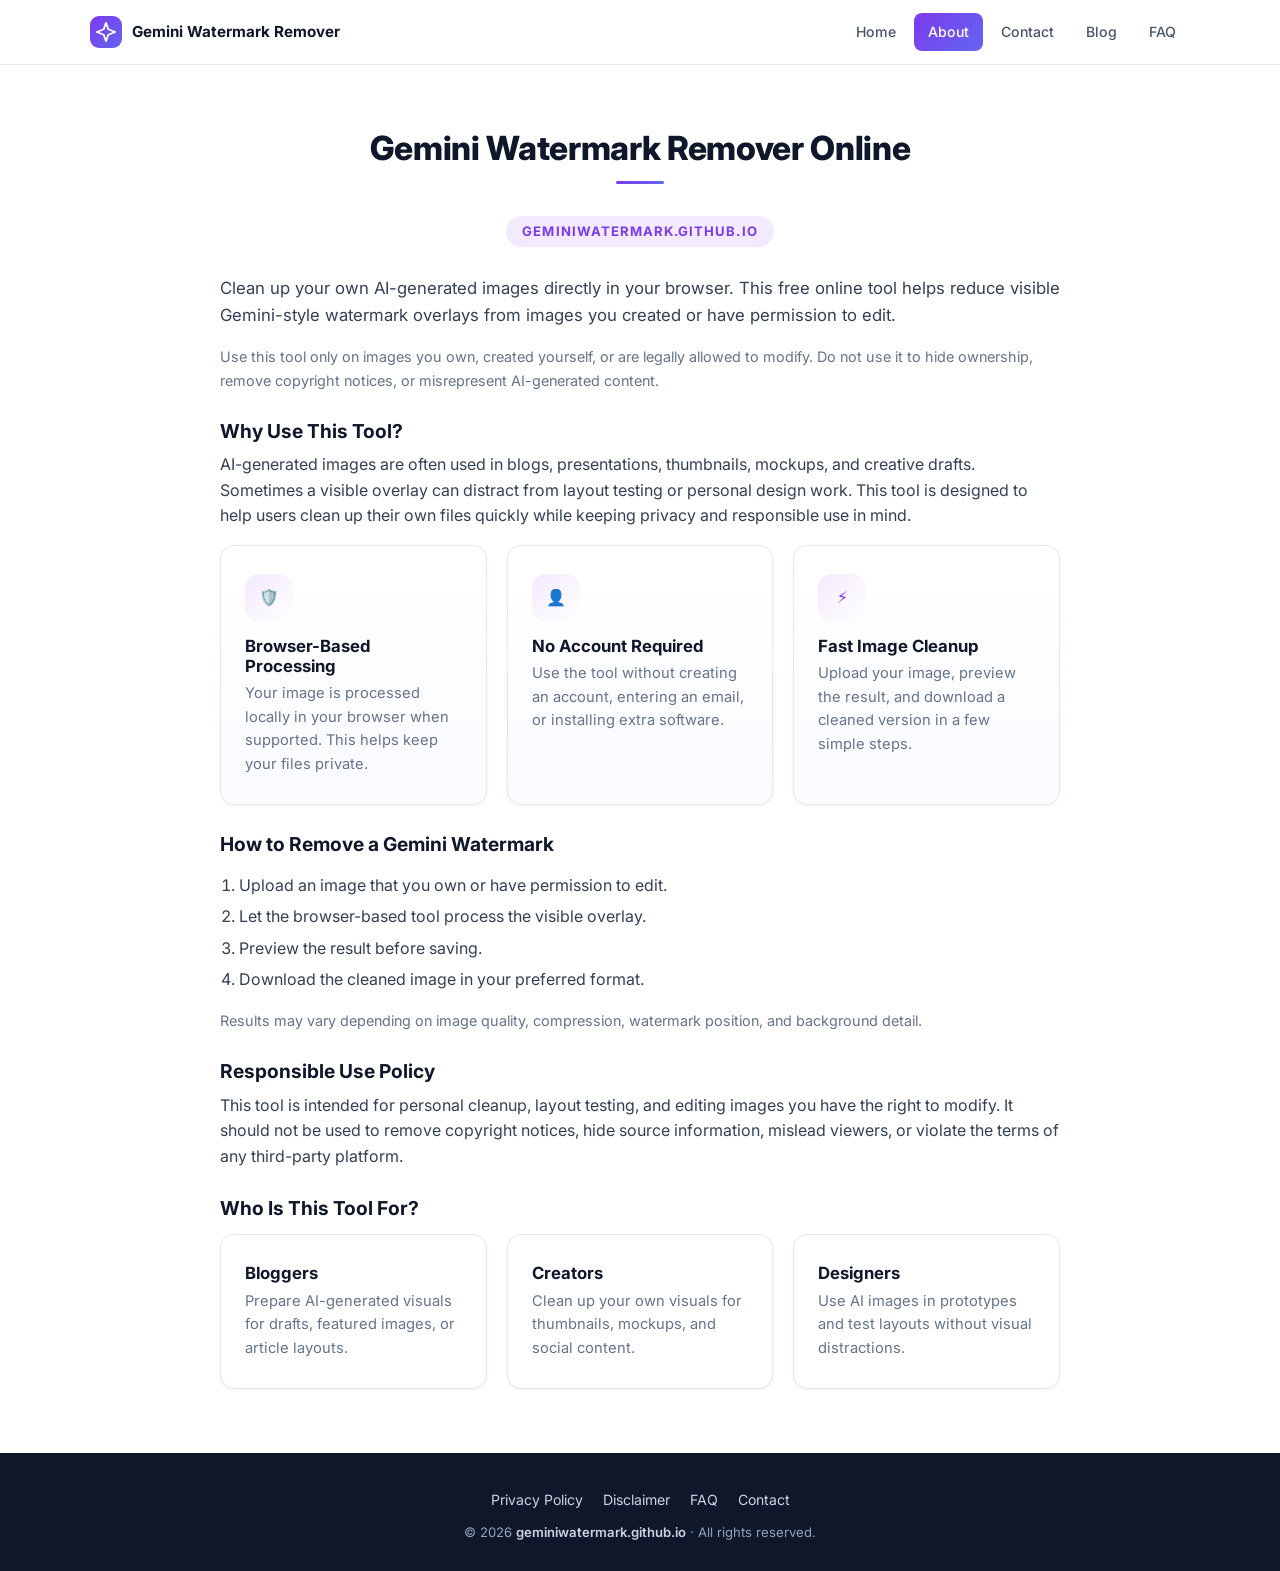
==== about.html @ af97a144 "Add files via upload" ====
<!DOCTYPE html>
<html lang="en">
<head>
  <meta charset="UTF-8" />
  <meta name="viewport" content="width=device-width, initial-scale=1.0" />
  <title>About - Gemini Watermark Remover</title>
  <meta name="description" content="Learn about the Gemini Watermark Remover tool, how it works, and our commitment to responsible use of AI-generated images." />
  <link rel="stylesheet" href="style.css" />
  <link rel="preconnect" href="https://fonts.googleapis.com" />
  <link rel="preconnect" href="https://fonts.gstatic.com" crossorigin />
  <link href="https://fonts.googleapis.com/css2?family=Inter:wght@400;500;600;700;800&display=swap" rel="stylesheet" />
</head>
<body>
  <div class="page-loader" id="pageLoader">
    <div class="loader-spinner"></div>
  </div>
  <header class="site-header">
    <div class="container header-inner">
      <a href="index.html" class="logo">
        <span class="logo-mark">
          <svg viewBox="0 0 24 24" width="22" height="22" fill="none" stroke="currentColor" stroke-width="2" stroke-linecap="round" stroke-linejoin="round"><path d="M12 2 14.5 9 22 12 14.5 15 12 22 9.5 15 2 12 9.5 9z"/></svg>
        </span>
        <span class="logo-text">Gemini Watermark Remover</span>
      </a>
      <nav class="primary-nav" aria-label="Primary">
        <a href="index.html">Home</a>
        <a href="about.html" class="active">About</a>
        <a href="contact.html">Contact</a>
        <a href="blog.html">Blog</a>
        <a href="faq.html">FAQ</a>
      </nav>
      <button class="menu-toggle" id="menuToggle" aria-label="Toggle menu" aria-expanded="false">
        <span></span><span></span><span></span>
      </button>
    </div>
    <div class="mobile-nav" id="mobileNav" hidden>
      <a href="index.html">Home</a>
      <a href="about.html" class="active">About</a>
      <a href="contact.html">Contact</a>
      <a href="blog.html">Blog</a>
      <a href="faq.html">FAQ</a>
    </div>
  </header>

  <main>
    <section class="section">
      <div class="container narrow">
        <h2 class="section-title">Gemini Watermark Remover Online</h2>
        <p class="hero-url"><a href="https://geminiwatermark.github.io/">geminiwatermark.github.io</a></p>
        <p class="lead">
          Clean up your own AI-generated images directly in your browser. This free online tool helps
          reduce visible Gemini-style watermark overlays from images you created or have permission to edit.
        </p>
        <p class="muted small">
          Use this tool only on images you own, created yourself, or are legally allowed to modify. Do
          not use it to hide ownership, remove copyright notices, or misrepresent AI-generated content.
        </p>

        <h3 class="sub-title">Why Use This Tool?</h3>
        <p>
          AI-generated images are often used in blogs, presentations, thumbnails, mockups, and creative
          drafts. Sometimes a visible overlay can distract from layout testing or personal design work.
          This tool is designed to help users clean up their own files quickly while keeping privacy and
          responsible use in mind.
        </p>

        <div class="features">
          <div class="feature">
            <div class="feature-ico">&#x1f6e1;&#xfe0f;</div>
            <h4>Browser-Based Processing</h4>
            <p>Your image is processed locally in your browser when supported. This helps keep your files private.</p>
          </div>
          <div class="feature">
            <div class="feature-ico">&#x1f464;</div>
            <h4>No Account Required</h4>
            <p>Use the tool without creating an account, entering an email, or installing extra software.</p>
          </div>
          <div class="feature">
            <div class="feature-ico">&#x26a1;</div>
            <h4>Fast Image Cleanup</h4>
            <p>Upload your image, preview the result, and download a cleaned version in a few simple steps.</p>
          </div>
        </div>

        <h3 class="sub-title">How to Remove a Gemini Watermark</h3>
        <ol class="ordered">
          <li>Upload an image that you own or have permission to edit.</li>
          <li>Let the browser-based tool process the visible overlay.</li>
          <li>Preview the result before saving.</li>
          <li>Download the cleaned image in your preferred format.</li>
        </ol>
        <p class="muted small">Results may vary depending on image quality, compression, watermark position, and background detail.</p>

        <h3 class="sub-title">Responsible Use Policy</h3>
        <p>
          This tool is intended for personal cleanup, layout testing, and editing images you have the
          right to modify. It should not be used to remove copyright notices, hide source information,
          mislead viewers, or violate the terms of any third-party platform.
        </p>

        <h3 class="sub-title">Who Is This Tool For?</h3>
        <div class="audience">
          <div class="audience-card">
            <h4>Bloggers</h4>
            <p>Prepare AI-generated visuals for drafts, featured images, or article layouts.</p>
          </div>
          <div class="audience-card">
            <h4>Creators</h4>
            <p>Clean up your own visuals for thumbnails, mockups, and social content.</p>
          </div>
          <div class="audience-card">
            <h4>Designers</h4>
            <p>Use AI images in prototypes and test layouts without visual distractions.</p>
          </div>
        </div>
      </div>
    </section>
  </main>

  <footer class="site-footer">
    <div class="container">
      <nav class="footer-nav">
        <a href="privacy-policy.html">Privacy Policy</a>
        <a href="disclaimer.html">Disclaimer</a>
        <a href="faq.html">FAQ</a>
        <a href="contact.html">Contact</a>
      </nav>
      <p class="copy">&copy; 2026 <a href="https://geminiwatermark.github.io/" class="footer-url">geminiwatermark.github.io</a> &middot; All rights reserved.</p>
    </div>
  </footer>

  <script src="script.js"></script>
</body>
</html>
---- style.css ----
:root {
  --bg: #ffffff;
  --bg-soft: #f7f7fb;
  --text: #0f172a;
  --muted: #64748b;
  --line: #e6e8ef;
  --brand: #7c3aed;
  --brand-2: #6366f1;
  --brand-soft: #f3eaff;
  --success: #16a34a;
  --shadow-sm: 0 1px 3px rgba(15, 23, 42, 0.06);
  --shadow-md: 0 6px 24px rgba(15, 23, 42, 0.08);
  --shadow-lg: 0 18px 48px rgba(124, 58, 237, 0.12);
  --radius: 14px;
  --radius-lg: 20px;
}

* { box-sizing: border-box; }
html, body { margin: 0; padding: 0; }
[hidden] { display: none !important; }
body {
  font-family: 'Inter', system-ui, -apple-system, Segoe UI, Roboto, Arial, sans-serif;
  color: var(--text);
  background: var(--bg);
  line-height: 1.6;
  -webkit-font-smoothing: antialiased;
}
a { color: inherit; text-decoration: none; }
img { max-width: 100%; display: block; height: auto; }

.container { width: 100%; max-width: 1140px; margin: 0 auto; padding: 0 20px; }
.container.narrow { max-width: 880px; }
.container.center { text-align: center; }

h1, h2, h3, h4 { color: var(--text); margin: 0 0 0.5em; line-height: 1.2; }
h1 { font-size: clamp(1.8rem, 4.2vw, 3rem); font-weight: 800; letter-spacing: -0.02em; }
h2 { font-size: clamp(1.4rem, 2.6vw, 2.1rem); font-weight: 800; letter-spacing: -0.01em; }
h3 { font-size: 1.2rem; font-weight: 700; }
h4 { font-size: 1.05rem; font-weight: 700; }
p { margin: 0 0 1em; color: #334155; }
.lead { font-size: 1.05rem; color: #334155; }
.muted { color: var(--muted); }
.small { font-size: 0.9rem; }
.center { text-align: center; }

/* Header */
.site-header {
  position: sticky; top: 0; z-index: 30;
  background: rgba(255, 255, 255, 0.8);
  backdrop-filter: saturate(180%) blur(12px);
  border-bottom: 1px solid var(--line);
  transition: box-shadow .3s;
}
.site-header.scrolled { box-shadow: 0 1px 8px rgba(15, 23, 42, 0.06); }
.header-inner {
  display: flex; align-items: center; justify-content: space-between;
  height: 64px;
}
.logo {
  display: flex; align-items: center; gap: 10px;
  font-weight: 700; font-size: 0.95rem;
  flex-shrink: 0;
}
.logo-mark {
  display: inline-flex; align-items: center; justify-content: center;
  width: 32px; height: 32px;
  border-radius: 9px;
  background: linear-gradient(135deg, var(--brand), var(--brand-2));
  color: #fff; flex-shrink: 0;
}
.primary-nav { display: flex; align-items: center; gap: 4px; }
.primary-nav a {
  color: #475569; font-weight: 500; font-size: 0.88rem;
  padding: 8px 14px; border-radius: 8px;
  transition: color .2s, background .2s;
}
.primary-nav a:hover { color: var(--brand); background: var(--brand-soft); }
.primary-nav a.active { color: #fff; background: linear-gradient(135deg, var(--brand), var(--brand-2)); }

.menu-toggle {
  display: none;
  width: 40px; height: 40px;
  border: 1px solid var(--line); background: #fff; border-radius: 10px;
  cursor: pointer; padding: 0;
  flex-direction: column; gap: 5px; align-items: center; justify-content: center;
  transition: border-color .2s, background .2s;
}
.menu-toggle:hover { border-color: var(--brand); background: var(--brand-soft); }
.menu-toggle span { display: block; width: 18px; height: 2px; background: #475569; border-radius: 2px; transition: transform .3s, opacity .3s; }
.menu-toggle.open { background: var(--brand-soft); border-color: var(--brand); }
.menu-toggle.open span { background: var(--brand); }
.menu-toggle.open span:nth-child(1) { transform: translateY(7px) rotate(45deg); }
.menu-toggle.open span:nth-child(2) { opacity: 0; }
.menu-toggle.open span:nth-child(3) { transform: translateY(-7px) rotate(-45deg); }
.mobile-nav {
  display: none; flex-direction: column; gap: 2px;
  padding: 6px 16px 14px; border-top: 1px solid var(--line);
  background: rgba(255, 255, 255, 0.98);
}
.mobile-nav.open { display: flex; animation: slideDown .25s ease; }
@keyframes slideDown {
  from { opacity: 0; transform: translateY(-8px); }
  to { opacity: 1; transform: translateY(0); }
}
.mobile-nav a {
  padding: 12px 10px; border-radius: 8px;
  font-weight: 500; font-size: 0.95rem; color: #334155;
  transition: background .2s, color .2s;
}
.mobile-nav a:hover { background: var(--bg-soft); }
.mobile-nav a.active { color: var(--brand); background: var(--brand-soft); font-weight: 600; }

/* Hero */
.hero {
  padding: 56px 0 36px;
  background:
    radial-gradient(1200px 400px at 50% -100px, rgba(124, 58, 237, 0.10), transparent 60%),
    linear-gradient(180deg, #fbfbff 0%, #ffffff 100%);
}
.hero h1 { text-align: center; }
.hero-sub { text-align: center; color: var(--muted); font-size: 1.05rem; margin-bottom: 12px; }
.hero-url { text-align: center; margin: 0 0 28px; }
.hero-url a {
  display: inline-block; font-size: 0.82rem; font-weight: 700; letter-spacing: 0.08em;
  text-transform: uppercase; color: var(--brand);
  background: var(--brand-soft); padding: 5px 16px; border-radius: 999px;
  transition: background .2s, color .2s; text-decoration: none;
}
.hero-url a:hover { background: var(--brand); color: #fff; }

/* Tool Card */
.tool-card {
  background: #fff; border: 1px solid var(--line); border-radius: var(--radius-lg);
  box-shadow: var(--shadow-md);
  padding: 22px; max-width: 880px; margin: 0 auto;
}
.dropzone {
  display: flex; flex-direction: column; align-items: center; justify-content: center;
  text-align: center;
  border: 2px dashed #cbd5e1; border-radius: var(--radius);
  background: #fafbff; padding: 36px 18px;
  cursor: pointer; transition: border-color .2s, background .2s, transform .2s;
}
.dropzone:hover, .dropzone.drag {
  border-color: var(--brand); background: var(--brand-soft);
}
.dropzone:active { transform: scale(0.99); }
.dz-icon { color: var(--brand); margin-bottom: 8px; }
.dz-title { font-weight: 600; color: var(--text); font-size: 1.05rem; }
.dz-sub { color: var(--muted); font-size: 0.88rem; margin-top: 4px; }

.previews {
  display: grid; grid-template-columns: 1fr 1fr; gap: 16px; margin-top: 22px;
}
.preview h3 { font-size: 0.95rem; color: #475569; margin-bottom: 8px; }
.preview-box {
  background: #f1f5f9; border: 1px solid var(--line); border-radius: var(--radius);
  min-height: 200px; display: flex; align-items: center; justify-content: center;
  overflow: hidden; position: relative;
}
.preview-box img, .preview-box canvas { max-width: 100%; max-height: 340px; display: block; }
.loader {
  position: absolute; inset: 0;
  display: flex; flex-direction: column; align-items: center; justify-content: center;
  gap: 12px; background: #f1f5f9; z-index: 1;
}
.spinner {
  width: 38px; height: 38px; border-radius: 50%;
  border: 3px solid #e2e8f0; border-top-color: #7c3aed;
  animation: spin 0.8s linear infinite;
}
.loader-text { color: #475569; font-size: 0.88rem; font-weight: 500; }
@keyframes spin { to { transform: rotate(360deg); } }

.controls {
  margin-top: 18px; padding: 16px; background: #fafbff;
  border: 1px solid var(--line); border-radius: var(--radius);
  display: grid; gap: 14px;
}
.control-row { display: flex; align-items: center; gap: 12px; flex-wrap: wrap; }
.control-row label { font-weight: 600; color: #334155; font-size: 0.9rem; }
.seg { display: inline-flex; background: #eef2ff; border-radius: 10px; padding: 4px; }
.seg-btn {
  border: 0; background: transparent; color: #475569;
  padding: 6px 14px; border-radius: 8px; font-weight: 600; cursor: pointer;
  transition: background .2s, color .2s; font-size: 0.88rem;
}
.seg-btn.active { background: #fff; color: var(--brand); box-shadow: var(--shadow-sm); }

.control-actions { display: flex; gap: 10px; flex-wrap: wrap; }
.btn {
  display: inline-flex; align-items: center; justify-content: center; gap: 8px;
  border: 1px solid transparent; border-radius: 10px;
  padding: 10px 18px; font-weight: 600; cursor: pointer;
  font-size: 0.9rem; transition: transform .1s, background .2s, border-color .2s, color .2s, box-shadow .2s;
  -webkit-tap-highlight-color: transparent;
}
.btn:active { transform: translateY(1px); }
.btn.primary { background: linear-gradient(135deg, var(--brand), var(--brand-2)); color: #fff; }
.btn.primary:hover { filter: brightness(1.05); box-shadow: 0 4px 14px rgba(124, 58, 237, 0.35); }
.btn.ghost { background: #fff; border-color: var(--line); color: #334155; }
.btn.ghost:hover { border-color: var(--brand); color: var(--brand); }
.btn.lg { padding: 14px 24px; font-size: 1rem; border-radius: 12px; }

.batch { margin-top: 18px; padding: 14px; background: #fafbff; border: 1px solid var(--line); border-radius: var(--radius); }
.batch-head { display: flex; justify-content: space-between; align-items: center; flex-wrap: wrap; gap: 10px; margin-bottom: 10px; font-size: 0.9rem; }
.batch-actions { display: flex; gap: 6px; flex-wrap: wrap; }
.chip {
  border: 1px solid var(--line); background: #fff; color: #334155;
  padding: 6px 12px; border-radius: 999px; font-size: 0.82rem; cursor: pointer;
  transition: border-color .2s, color .2s, background .2s;
}
.chip:hover { border-color: var(--brand); color: var(--brand); }
.chip.primary { background: linear-gradient(135deg, var(--brand), var(--brand-2)); color: #fff; border: 0; }
.chip.primary:hover { filter: brightness(1.05); }
.batch-list { list-style: none; margin: 0; padding: 0; display: grid; gap: 8px; }
.batch-list li {
  display: flex; align-items: center; gap: 10px;
  padding: 8px 10px; background: #fff; border: 1px solid var(--line); border-radius: 10px;
}
.batch-list .thumb { width: 36px; height: 36px; border-radius: 6px; object-fit: cover; background: #ddd; }
.batch-list .name { flex: 1; font-size: 0.88rem; color: #334155; overflow: hidden; text-overflow: ellipsis; white-space: nowrap; }
.batch-list .status { font-size: 0.78rem; color: var(--muted); }

.status-line { margin-top: 8px; color: var(--muted); font-size: 0.85rem; min-height: 1.2em; }

/* Sections */
.section { padding: 64px 0; position: relative; }
.section.soft { background: var(--bg-soft); }
.section-title { text-align: center; margin-bottom: 32px; font-weight: 800; }
.section-title::after {
  content: ''; display: block; width: 48px; height: 3px;
  background: linear-gradient(90deg, var(--brand), var(--brand-2));
  border-radius: 999px; margin: 12px auto 0;
}
.sub-title { margin-top: 28px; }

/* Steps */
.steps { display: grid; grid-template-columns: repeat(3, 1fr); gap: 18px; }
.step {
  background: #fff; border: 1px solid var(--line); border-radius: var(--radius);
  padding: 24px 22px; box-shadow: var(--shadow-sm);
  transition: transform .2s, box-shadow .2s;
}
.step:hover { transform: translateY(-3px); box-shadow: var(--shadow-md); }
.step-num {
  width: 36px; height: 36px; border-radius: 50%;
  background: linear-gradient(135deg, var(--brand), var(--brand-2));
  color: #fff; display: flex; align-items: center; justify-content: center;
  font-weight: 700; margin-bottom: 12px;
}
.step h3 { margin-bottom: 6px; }
.step p { color: var(--muted); margin: 0; font-size: 0.92rem; }

/* Compare */
.compare-wrap { text-align: center; }
.compare { display: grid; grid-template-columns: 1fr auto 1fr; gap: 12px; align-items: center; }
.compare-side { position: relative; }
.compare-box {
  border: 1px solid var(--line); border-radius: var(--radius);
  overflow: hidden; background: #fff; box-shadow: var(--shadow-sm);
  position: relative; line-height: 0;
}
.compare-box img { transition: transform .4s ease; }
.compare-box:hover img { transform: scale(1.03); }
.compare-box::after {
  content: ''; position: absolute; inset: 0;
  box-shadow: inset 0 0 0 0 rgba(124,58,237,0);
  transition: box-shadow .3s;
  border-radius: var(--radius);
  pointer-events: none;
}
.compare-box:hover::after { box-shadow: inset 0 0 0 2px rgba(124,58,237,0.15); }
.compare-vs {
  display: flex; align-items: center; justify-content: center;
  width: 44px; height: 44px; border-radius: 50%;
  background: linear-gradient(135deg, var(--brand), var(--brand-2));
  color: #fff; flex-shrink: 0;
  box-shadow: 0 4px 14px rgba(124,58,237,0.25);
  font-size: 0.85rem; font-weight: 700;
  z-index: 1; position: relative;
}
.compare-vs svg { width: 20px; height: 20px; }
.badge-soft {
  position: absolute; top: 12px; left: 12px;
  background: #0f172a; color: #fff; padding: 4px 10px; border-radius: 999px;
  font-size: 0.75rem; letter-spacing: 0.02em; z-index: 2; font-weight: 600;
}
.badge-soft.alt { background: var(--brand); }
.compare-cap { color: var(--muted); margin-top: 14px; font-size: 0.92rem; }

/* Utility Links & Buttons */
.accent-link { color: var(--brand); text-decoration: underline; font-weight: 500; transition: opacity .2s; }
.accent-link:hover { opacity: 0.8; }
.center-btn { text-align: center; margin-top: 22px; }

/* Features */
.features { display: grid; grid-template-columns: repeat(3, 1fr); gap: 20px; margin-top: 14px; }
.feature {
  background: linear-gradient(180deg, #fff, #fafbff);
  border: 1px solid var(--line); border-radius: var(--radius);
  padding: 28px 24px; box-shadow: var(--shadow-sm);
  transition: transform .25s ease, box-shadow .25s ease, border-color .25s ease;
}
.feature:hover { transform: translateY(-3px); box-shadow: var(--shadow-md); border-color: #ddd6fe; }
.feature-ico {
  width: 48px; height: 48px; border-radius: 14px;
  display: flex; align-items: center; justify-content: center;
  background: linear-gradient(135deg, var(--brand-soft), #fff);
  color: var(--brand); margin-bottom: 14px;
}
.feature h4 { margin-bottom: 6px; }
.feature p { color: var(--muted); margin: 0; font-size: 0.92rem; line-height: 1.6; }

.ordered { padding-left: 1.2em; }
.ordered li { margin-bottom: 6px; color: #334155; }

.audience { display: grid; grid-template-columns: repeat(3, 1fr); gap: 20px; margin-top: 14px; }
.audience-card {
  background: #fff;
  border: 1px solid var(--line); border-radius: var(--radius); padding: 28px 24px;
  box-shadow: var(--shadow-sm); transition: transform .25s ease, box-shadow .25s ease, border-color .25s ease;
}
.audience-card:hover { transform: translateY(-3px); box-shadow: var(--shadow-md); border-color: #ddd6fe; }
.audience-ico {
  width: 44px; height: 44px; border-radius: 12px;
  display: inline-flex; align-items: center; justify-content: center;
  background: var(--brand-soft); color: var(--brand); margin-bottom: 14px;
}
.audience-card h4 { margin-bottom: 6px; }
.audience-card p { color: var(--muted); margin: 0; font-size: 0.92rem; line-height: 1.6; }

/* FAQ */
.faq-section + .faq-section { margin-top: 40px; }
.faq-section h3 {
  font-size: 1.1rem; margin-bottom: 16px; display: flex; align-items: center; gap: 8px;
}
.faq { display: grid; gap: 10px; max-width: 820px; margin: 0 auto; }
.faq details {
  background: #fff; border: 1px solid var(--line); border-radius: 12px;
  padding: 0 18px; box-shadow: var(--shadow-sm);
  transition: border-color .2s, box-shadow .2s; overflow: hidden;
}
.faq details[open] {
  border-color: #ddd6fe; box-shadow: 0 4px 16px rgba(124, 58, 237, 0.08);
}
.faq summary {
  cursor: pointer; font-weight: 600; color: var(--text);
  padding: 16px 0; display: flex; align-items: center; gap: 10px;
  list-style: none; user-select: none;
}
.faq summary::-webkit-details-marker { display: none; }
.faq summary::after {
  content: ''; margin-left: auto; flex-shrink: 0;
  width: 20px; height: 20px;
  background: url("data:image/svg+xml,%3Csvg viewBox='0 0 24 24' fill='none' stroke='%2364748b' stroke-width='2' stroke-linecap='round' stroke-linejoin='round'%3E%3Cpolyline points='6 9 12 15 18 9'/%3E%3C/svg%3E") center/contain no-repeat;
  transition: transform .3s;
}
.faq details[open] summary::after { transform: rotate(180deg); }
.faq-summary-icon {
  width: 24px; height: 24px; border-radius: 6px; flex-shrink: 0;
  display: inline-flex; align-items: center; justify-content: center;
  background: var(--brand-soft); color: var(--brand); font-size: 0.8rem; font-weight: 700;
}
.faq-content { padding: 0 0 16px 34px; }
.faq-content p { margin: 0; color: var(--muted); font-size: 0.92rem; line-height: 1.6; }
.faq-content ul { margin: 8px 0 0; padding-left: 1.2em; }
.faq-content li { color: var(--muted); font-size: 0.92rem; margin-bottom: 4px; }

/* Posts */
.posts { display: grid; grid-template-columns: repeat(3, 1fr); gap: 20px; }
.post {
  display: flex; flex-direction: column; background: #fff;
  border: 1px solid var(--line); border-radius: var(--radius);
  padding: 24px 22px; box-shadow: var(--shadow-sm);
  transition: transform .25s ease, box-shadow .25s ease, border-color .25s ease;
}
.post:hover { transform: translateY(-4px); box-shadow: 0 10px 32px rgba(15, 23, 42, 0.1); border-color: #ddd6fe; }
.post-tag {
  display: inline-block; font-size: 0.72rem; font-weight: 700; letter-spacing: 0.04em;
  text-transform: uppercase; color: var(--brand);
  background: var(--brand-soft); padding: 4px 10px; border-radius: 999px; margin-bottom: 12px; width: fit-content;
}
.post-link {
  color: var(--text); font-weight: 700; transition: color .2s;
  text-decoration: none;
}
.post-link:hover { color: var(--brand); }
.post p { color: var(--muted); font-size: 0.92rem; margin: 6px 0 14px; flex: 1; line-height: 1.6; }
.post-more { color: var(--brand); font-weight: 600; font-size: 0.88rem; transition: opacity .2s; text-decoration: none; }
.post-more:hover { opacity: 0.75; }

/* Blog Hero */
.blog-hero {
  padding: 48px 0 32px;
  background:
    radial-gradient(800px 300px at 50% -120px, rgba(124, 58, 237, 0.10), transparent 60%),
    linear-gradient(180deg, #fbfbff 0%, #ffffff 100%);
}
.blog-hero-label {
  display: inline-flex; align-items: center; gap: 6px;
  font-size: 0.78rem; font-weight: 700; text-transform: uppercase; letter-spacing: 0.06em;
  color: var(--brand); background: var(--brand-soft);
  padding: 4px 12px; border-radius: 999px; margin-bottom: 16px;
}
.blog-hero h1 { margin-bottom: 12px; }
.blog-hero-sub { color: var(--muted); font-size: 1.05rem; max-width: 640px; margin: 0 auto; }

/* Blog Filters */
.blog-filters {
  display: flex; gap: 8px; flex-wrap: wrap; justify-content: center;
  margin-bottom: 32px;
}
.blog-filter {
  border: 1px solid var(--line); background: #fff; color: #475569;
  padding: 8px 18px; border-radius: 999px; font-size: 0.88rem; font-weight: 500;
  cursor: pointer; transition: all .2s;
}
.blog-filter:hover { border-color: var(--brand); color: var(--brand); }
.blog-filter.active { background: linear-gradient(135deg, var(--brand), var(--brand-2)); color: #fff; border-color: transparent; }

/* Contact */
.contact-card {
  max-width: 420px; margin: 40px auto 0;
  text-align: center;
  background: #fff; border: 1px solid var(--line); border-radius: var(--radius-lg);
  padding: 40px 32px; box-shadow: var(--shadow-md);
}
.contact-icon {
  width: 64px; height: 64px; margin: 0 auto 16px;
  display: flex; align-items: center; justify-content: center;
  border-radius: 16px;
  background: linear-gradient(135deg, var(--brand-soft), #fff);
  color: var(--brand);
}
.contact-heading { margin-bottom: 8px; }
.contact-desc { color: var(--muted); font-size: 0.95rem; margin-bottom: 20px; }
.contact-email {
  display: inline-flex; align-items: center; gap: 8px;
  padding: 12px 24px; border-radius: 12px;
  background: linear-gradient(135deg, var(--brand), var(--brand-2));
  color: #fff; font-weight: 600; font-size: 1rem;
  transition: filter .2s, transform .1s, box-shadow .2s;
}
.contact-email:hover { filter: brightness(1.08); box-shadow: 0 4px 16px rgba(124, 58, 237, 0.35); }
.contact-email:active { transform: scale(0.97); }

/* Article / Blog Post */
.article { padding: 48px 0 64px; }
.article-meta {
  display: flex; gap: 12px; align-items: center; flex-wrap: wrap;
  margin-bottom: 24px; font-size: 0.88rem; color: var(--muted);
}
.article-meta .dot { width: 4px; height: 4px; border-radius: 50%; background: var(--line); }
.article h1 { font-size: clamp(1.6rem, 3.2vw, 2.4rem); margin-bottom: 12px; }
.article h2 { font-size: clamp(1.2rem, 2vw, 1.5rem); margin-top: 36px; margin-bottom: 12px; }
.article h3 { font-size: 1.1rem; margin-top: 28px; margin-bottom: 8px; }
.article p, .article li { font-size: 1rem; line-height: 1.7; color: #334155; }
.article ul, .article ol { padding-left: 1.4em; margin-bottom: 1em; }
.article li { margin-bottom: 6px; }
.article .highlight {
  background: var(--brand-soft); border-left: 4px solid var(--brand);
  padding: 16px 20px; border-radius: 0 var(--radius) var(--radius) 0;
  margin: 20px 0;
}
.article .highlight p { margin: 0; color: #334155; }
.article .btn { margin-top: 8px; }

/* Page Loader */
.page-loader {
  position: fixed; inset: 0; z-index: 9999;
  display: flex; align-items: center; justify-content: center;
  background: #fff;
  transition: opacity .4s ease, visibility .4s ease;
}
.page-loader.hidden { opacity: 0; visibility: hidden; pointer-events: none; }
.loader-spinner {
  width: 36px; height: 36px; border-radius: 50%;
  border: 3px solid var(--line); border-top-color: var(--brand);
  animation: spin .7s linear infinite;
}

/* Text block */
.text-block p { font-size: 1rem; line-height: 1.8; color: #334155; max-width: 720px; margin: 0 auto 1em; }

/* CTA */
.cta {
  background:
    radial-gradient(800px 200px at 50% 0%, rgba(124, 58, 237, 0.12), transparent 60%),
    linear-gradient(180deg, #ffffff, #fafbff);
  padding: 60px 0;
}
.cta h2 { font-size: clamp(1.5rem, 3vw, 2.2rem); }
.cta p { color: var(--muted); margin-bottom: 24px; }
.cta-sub { margin-top: 14px; font-size: 0.85rem; color: var(--muted); }

/* Footer */
.site-footer {
  background: #0f172a; color: #cbd5e1; padding: 36px 0 28px;
}
.footer-nav { display: flex; gap: 20px; flex-wrap: wrap; justify-content: center; margin-bottom: 10px; }
.footer-nav a { color: #cbd5e1; font-size: 0.88rem; transition: color .2s; }
.footer-nav a:hover { color: #fff; }
.copy { text-align: center; font-size: 0.82rem; color: #94a3b8; margin: 6px 0 0; }
.footer-url { color: #cbd5e1; font-weight: 600; transition: color .2s; text-decoration: none; }
.footer-url:hover { color: #fff; text-decoration: underline; }
.badges { display: flex; gap: 8px; flex-wrap: wrap; justify-content: center; }
.badge {
  display: inline-block; padding: 6px 10px; border-radius: 999px;
  background: #1e293b; border: 1px solid #334155; color: #cbd5e1; font-size: 0.75rem;
}

/* Responsive */
@media (max-width: 880px) {
  .primary-nav { display: none; }
  .menu-toggle { display: flex; }
  .previews, .steps, .features, .audience, .posts { grid-template-columns: 1fr; }
  .compare { grid-template-columns: 1fr; gap: 16px; }
  .compare-vs { width: 36px; height: 36px; margin: 0 auto; transform: rotate(90deg); }
  .compare-vs svg { width: 16px; height: 16px; }
  .hero { padding: 32px 0 20px; }
  .section { padding: 40px 0; }
  .section-title { margin-bottom: 24px; }
  .blog-hero { padding: 36px 0 24px; }
  .blog-filters { gap: 6px; margin-bottom: 24px; }
  .blog-filter { padding: 6px 14px; font-size: 0.82rem; }
  .tool-card { padding: 16px; }
  .dropzone { padding: 28px 14px; }
  .preview-box { min-height: 160px; }
  .step, .feature, .audience-card, .post { padding: 20px 18px; }
  .cta { padding: 40px 0; }
  .header-inner { height: 56px; }
  .site-footer { padding: 28px 0 20px; }
  .btn.lg { padding: 14px 20px; }
  .feature-ico { width: 40px; height: 40px; }
  .audience-ico { width: 38px; height: 38px; }
}

@media (max-width: 480px) {
  .container { padding: 0 14px; }
  .hero-sub { font-size: 0.95rem; }
  .tool-card { padding: 12px; border-radius: 16px; }
  .dropzone { padding: 22px 12px; }
  .dz-icon { width: 36px; height: 36px; }
  .dz-title { font-size: 0.95rem; }
  .controls { padding: 12px; }
  .control-actions { flex-direction: column; }
  .control-actions .btn { width: 100%; }
  .section { padding: 32px 0; }
  .section-title { margin-bottom: 20px; }
  .section-title::after { width: 36px; }
  .feature-ico { width: 36px; height: 36px; border-radius: 10px; margin-bottom: 10px; }
  .feature-ico svg { width: 20px; height: 20px; }
  .audience-ico { width: 34px; height: 34px; border-radius: 10px; margin-bottom: 10px; }
  .audience-ico svg { width: 18px; height: 18px; }
  .feature, .audience-card, .post { padding: 16px 14px; }
  .cta { padding: 32px 0; }
  .cta-sub { font-size: 0.8rem; }
  .compare-vs { width: 30px; height: 30px; }
  .compare-vs svg { width: 14px; height: 14px; }
}
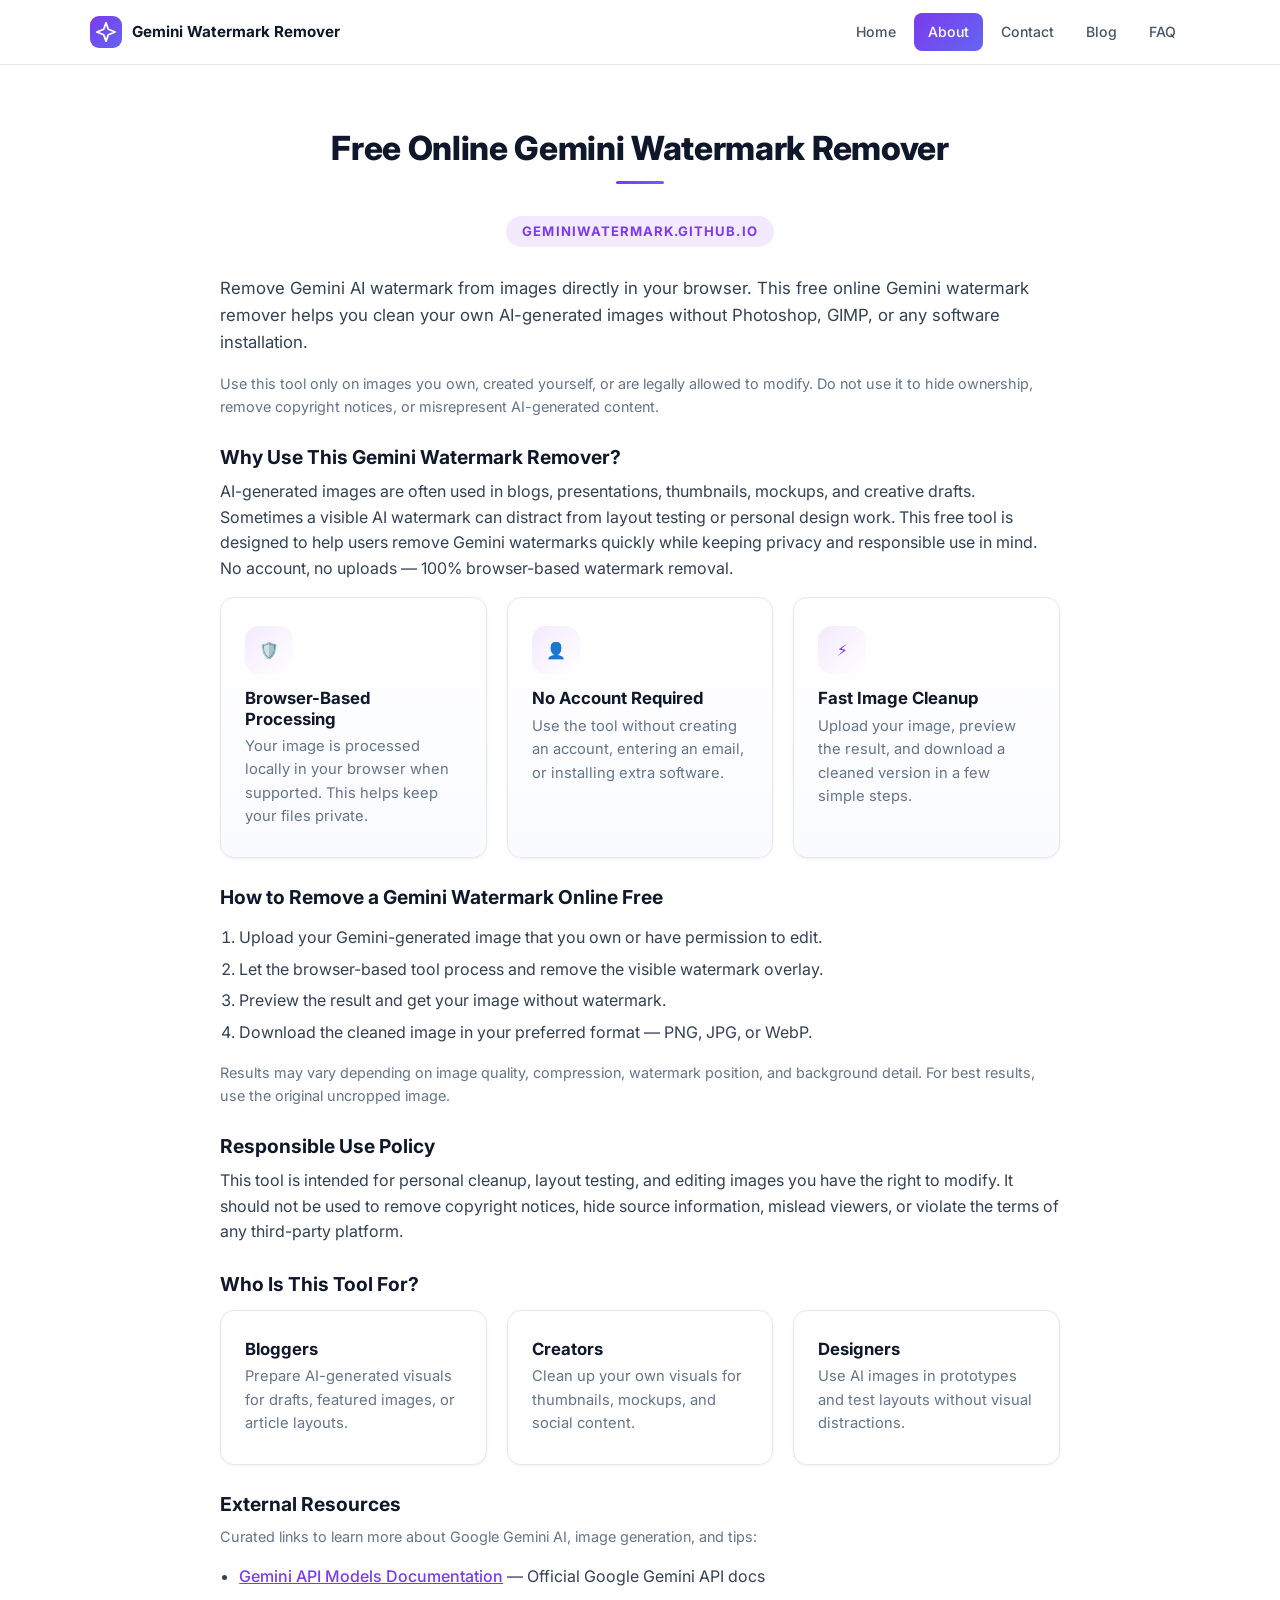
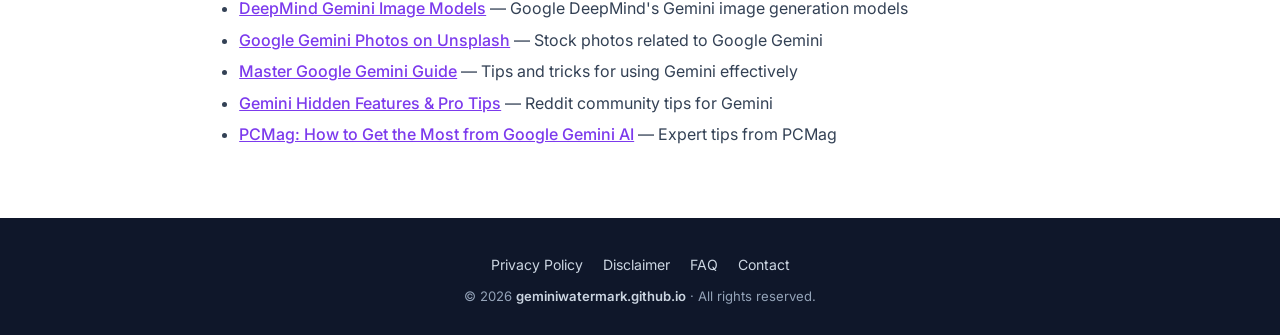
==== commit c676f040: "Add files via upload" ====
--- a/about.html
+++ b/about.html
@@ -4,7 +4,13 @@
   <meta charset="UTF-8" />
   <meta name="viewport" content="width=device-width, initial-scale=1.0" />
   <title>About - Gemini Watermark Remover</title>
-  <meta name="description" content="Learn about the Gemini Watermark Remover tool, how it works, and our commitment to responsible use of AI-generated images." />
+  <meta name="description" content="About the free online Gemini watermark remover tool. Remove Google Gemini AI watermark from images directly in your browser. No account, no uploads, private and fast." />
+  <meta property="og:title" content="About - Gemini Watermark Remover" />
+  <meta property="og:description" content="About the free online Gemini watermark remover tool. Remove Google Gemini AI watermark from images directly in your browser." />
+  <meta property="og:image" content="https://geminiwatermark.github.io/images/og-image.jpg" />
+  <meta property="og:url" content="https://geminiwatermark.github.io/about.html" />
+  <meta property="og:type" content="website" />
+  <meta name="twitter:card" content="summary_large_image" />
   <link rel="stylesheet" href="style.css" />
   <link rel="preconnect" href="https://fonts.googleapis.com" />
   <link rel="preconnect" href="https://fonts.gstatic.com" crossorigin />
@@ -45,23 +51,23 @@
   <main>
     <section class="section">
       <div class="container narrow">
-        <h2 class="section-title">Gemini Watermark Remover Online</h2>
+        <h2 class="section-title">Free Online Gemini Watermark Remover</h2>
         <p class="hero-url"><a href="https://geminiwatermark.github.io/">geminiwatermark.github.io</a></p>
         <p class="lead">
-          Clean up your own AI-generated images directly in your browser. This free online tool helps
-          reduce visible Gemini-style watermark overlays from images you created or have permission to edit.
+          Remove Gemini AI watermark from images directly in your browser. This free online Gemini watermark remover helps
+          you clean your own AI-generated images without Photoshop, GIMP, or any software installation.
         </p>
         <p class="muted small">
           Use this tool only on images you own, created yourself, or are legally allowed to modify. Do
           not use it to hide ownership, remove copyright notices, or misrepresent AI-generated content.
         </p>
 
-        <h3 class="sub-title">Why Use This Tool?</h3>
+        <h3 class="sub-title">Why Use This Gemini Watermark Remover?</h3>
         <p>
           AI-generated images are often used in blogs, presentations, thumbnails, mockups, and creative
-          drafts. Sometimes a visible overlay can distract from layout testing or personal design work.
-          This tool is designed to help users clean up their own files quickly while keeping privacy and
-          responsible use in mind.
+          drafts. Sometimes a visible AI watermark can distract from layout testing or personal design work.
+          This free tool is designed to help users remove Gemini watermarks quickly while keeping privacy and
+          responsible use in mind. No account, no uploads — 100% browser-based watermark removal.
         </p>
 
         <div class="features">
@@ -82,14 +88,14 @@
           </div>
         </div>
 
-        <h3 class="sub-title">How to Remove a Gemini Watermark</h3>
+        <h3 class="sub-title">How to Remove a Gemini Watermark Online Free</h3>
         <ol class="ordered">
-          <li>Upload an image that you own or have permission to edit.</li>
-          <li>Let the browser-based tool process the visible overlay.</li>
-          <li>Preview the result before saving.</li>
-          <li>Download the cleaned image in your preferred format.</li>
+          <li>Upload your Gemini-generated image that you own or have permission to edit.</li>
+          <li>Let the browser-based tool process and remove the visible watermark overlay.</li>
+          <li>Preview the result and get your image without watermark.</li>
+          <li>Download the cleaned image in your preferred format — PNG, JPG, or WebP.</li>
         </ol>
-        <p class="muted small">Results may vary depending on image quality, compression, watermark position, and background detail.</p>
+        <p class="muted small">Results may vary depending on image quality, compression, watermark position, and background detail. For best results, use the original uncropped image.</p>
 
         <h3 class="sub-title">Responsible Use Policy</h3>
         <p>
@@ -113,6 +119,17 @@
             <p>Use AI images in prototypes and test layouts without visual distractions.</p>
           </div>
         </div>
+
+        <h3 class="sub-title">External Resources</h3>
+        <p class="muted small">Curated links to learn more about Google Gemini AI, image generation, and tips:</p>
+        <ul class="ordered" style="margin-bottom:0">
+          <li><a href="https://ai.google.dev/gemini-api/docs/models" target="_blank" rel="noopener" class="accent-link">Gemini API Models Documentation</a> — Official Google Gemini API docs</li>
+          <li><a href="https://deepmind.google/models/gemini-image/" target="_blank" rel="noopener" class="accent-link">DeepMind Gemini Image Models</a> — Google DeepMind's Gemini image generation models</li>
+          <li><a href="https://unsplash.com/s/photos/google-gemini" target="_blank" rel="noopener" class="accent-link">Google Gemini Photos on Unsplash</a> — Stock photos related to Google Gemini</li>
+          <li><a href="https://www.jeffsu.org/master-google-gemini/" target="_blank" rel="noopener" class="accent-link">Master Google Gemini Guide</a> — Tips and tricks for using Gemini effectively</li>
+          <li><a href="https://www.reddit.com/r/promptingmagic/comments/1pctpcr/here_are_the_hidden_features_pro_tips_and_prompts/" target="_blank" rel="noopener" class="accent-link">Gemini Hidden Features & Pro Tips</a> — Reddit community tips for Gemini</li>
+          <li><a href="https://www.pcmag.com/explainers/how-to-get-the-most-from-google-gemini-ai-tips-youll-actually-use" target="_blank" rel="noopener" class="accent-link">PCMag: How to Get the Most from Google Gemini AI</a> — Expert tips from PCMag</li>
+        </ul>
       </div>
     </section>
   </main>
--- a/style.css
+++ b/style.css
@@ -119,6 +119,19 @@
 }
 .hero h1 { text-align: center; }
 .hero-sub { text-align: center; color: var(--muted); font-size: 1.05rem; margin-bottom: 12px; }
+.share-btns { display: flex; gap: 8px; justify-content: center; margin: 14px 0 16px; }
+.share-btn {
+  width: 36px; height: 36px; border-radius: 50%;
+  display: inline-flex; align-items: center; justify-content: center;
+  background: #f1f4f9; color: #475569;
+  transition: background .2s, color .2s, transform .15s;
+  text-decoration: none;
+}
+.share-btn:hover { transform: translateY(-2px); }
+.share-btn:nth-child(1):hover { background: #1877f2; color: #fff; }
+.share-btn:nth-child(2):hover { background: #000; color: #fff; }
+.share-btn:nth-child(3):hover { background: #0a66c2; color: #fff; }
+.share-btn:nth-child(4):hover { background: #25d366; color: #fff; }
 .hero-url { text-align: center; margin: 0 0 28px; }
 .hero-url a {
   display: inline-block; font-size: 0.82rem; font-weight: 700; letter-spacing: 0.08em;
@@ -539,6 +552,9 @@
 @media (max-width: 480px) {
   .container { padding: 0 14px; }
   .hero-sub { font-size: 0.95rem; }
+  .share-btns { gap: 6px; margin: 10px 0 14px; }
+  .share-btn { width: 32px; height: 32px; }
+  .share-btn svg { width: 15px; height: 15px; }
   .tool-card { padding: 12px; border-radius: 16px; }
   .dropzone { padding: 22px 12px; }
   .dz-icon { width: 36px; height: 36px; }
